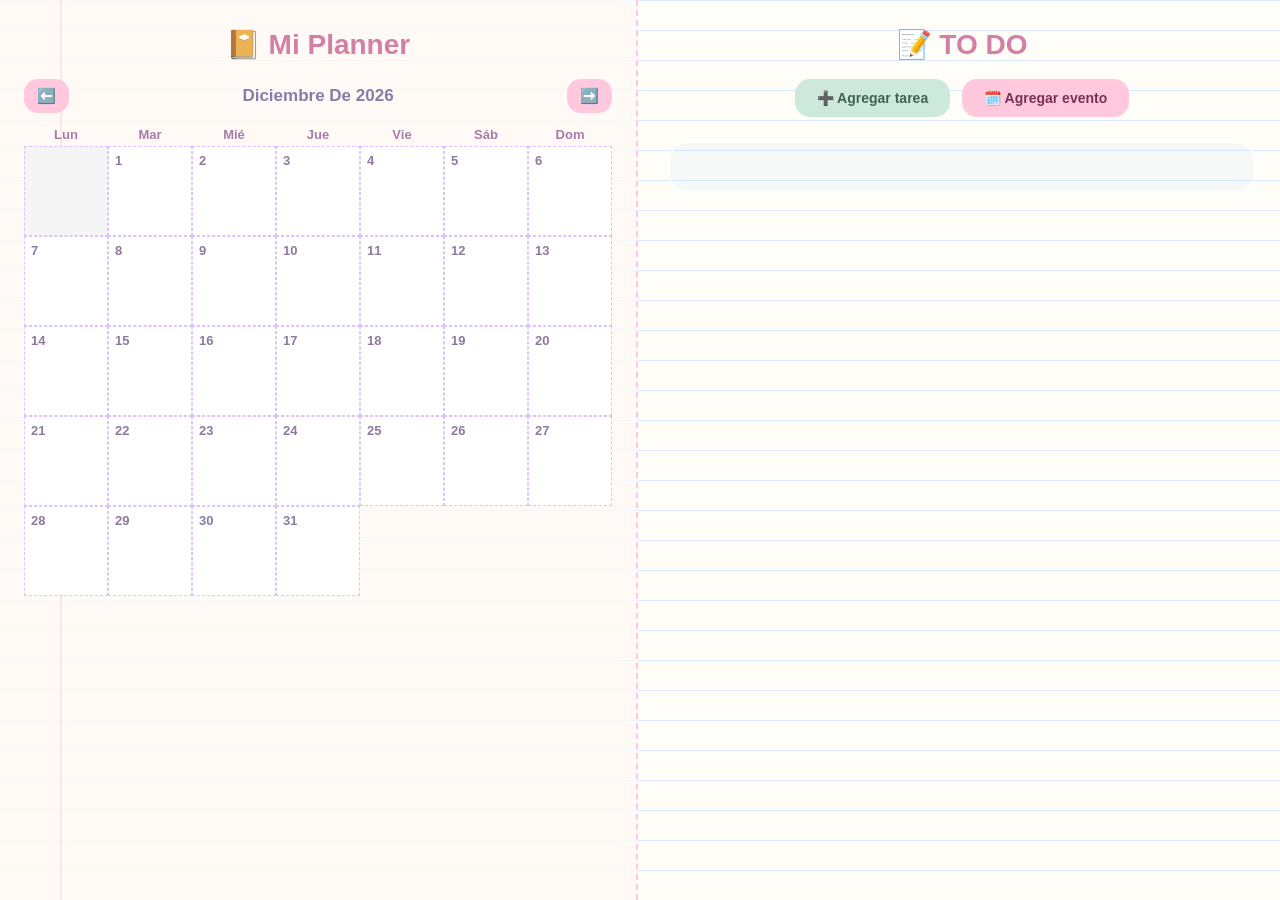
==== index.html @ f23abcde "Comienzo Kiro" ====
<!DOCTYPE html>
<html lang="es">
<head>
    <meta charset="UTF-8">
    <meta name="viewport" content="width=device-width, initial-scale=1.0">
    <title>Planner & TO DO</title>
    <link rel="stylesheet" href="style.css">
    <link rel="icon" type="img/png" href="./img/tarea-completada.png">
</head>
<body>

    <!-- ══════════════════════════════════
         LAYOUT PRINCIPAL: dos mitades
    ══════════════════════════════════ -->
    <div class="app-layout">

        <!-- ── MITAD IZQUIERDA: CALENDARIO ── -->
        <div class="panel panel-calendario">

            <h1 class="panel-titulo">📔 Mi Planner</h1>

            <!-- Navegación mes -->
            <div class="cal-navegacion">
                <button id="btnPrevMes">⬅️</button>
                <h2 id="calMes"></h2>
                <button id="btnNextMes">➡️</button>
            </div>

            <!-- Días de la semana -->
            <div class="cal-semana">
                <div>Lun</div><div>Mar</div><div>Mié</div>
                <div>Jue</div><div>Vie</div><div>Sáb</div><div>Dom</div>
            </div>

            <!-- Grid del calendario -->
            <div id="calendario"></div>

        </div>

        <!-- ── MITAD DERECHA: TO DO ── -->
        <div class="panel panel-todo">

            <h1 class="panel-titulo">📝 TO DO</h1>

            <!-- Botones de acción -->
            <div class="accion">
                <button class="btnAgregar" id="btnAgregarTarea">➕ Agregar tarea</button>
                <button class="btnAgregarEvento" id="btnAgregarEvento">🗓️ Agregar evento</button>
            </div>

            <!-- Pizarrón de notas -->
            <section class="pizarron" id="pizarron"></section>

        </div>
    </div>

    <!-- ══════════════════════════════════
         MODAL TAREA
    ══════════════════════════════════ -->
    <div class="modal" id="modalTarea">
        <div class="modal-content">
            <span class="close" id="closeTarea">&times;</span>
            <form class="task-form" id="taskForm">
                <div class="form-header">
                    <h2>✨ Nueva tarea</h2>
                    <p>Organiza tu día de una forma sencilla.</p>
                </div>

                <!-- Fila 1 -->
                <div class="row">
                    <div class="input-group flex2">
                        <label>Título</label>
                        <input type="text" id="titulo" placeholder="¿Qué debes hacer?">
                    </div>
                    <div class="input-group">
                        <label>Categoría</label>
                        <select id="categoria">
                            <option>Escuela</option>
                            <option>Trabajo</option>
                            <option>Personal</option>
                        </select>
                    </div>
                </div>

                <!-- Descripción -->
                <div class="input-group">
                    <label>Descripción</label>
                    <textarea id="descripcion" rows="3" placeholder="Agrega una descripción..."></textarea>
                </div>

                <!-- Fila 2 -->
                <div class="row">
                    <div class="input-group">
                        <label>Fecha</label>
                        <input type="date" id="fecha">
                    </div>
                    <div class="input-group">
                        <label>Hora</label>
                        <input type="time" id="hora">
                    </div>
                    <div class="input-group">
                        <label>Prioridad</label>
                        <select id="prioridad">
                            <option>🟢 Baja</option>
                            <option>🟡 Media</option>
                            <option>🔴 Alta</option>
                        </select>
                    </div>
                </div>

                <!-- Fila 3 -->
                <div class="row">
                    <div class="input-group flex2">
                        <label>Etiquetas</label>
                        <input type="text" id="etiquetas" placeholder="#Proyecto #Escuela">
                    </div>
                    <div class="input-group">
                        <label>Estado</label>
                        <select id="estado">
                            <option>Pendiente</option>
                            <option>En progreso</option>
                            <option>Completada</option>
                        </select>
                    </div>
                </div>

                <!-- Color -->
                <div class="input-group">
                    <label>Color de la tarjeta</label>
                    <div class="selector-color">
                        <button type="button" class="color" data-color="#F0D9EF"></button>
                        <button type="button" class="color" data-color="#FCDCE1"></button>
                        <button type="button" class="color" data-color="#FFE6BB"></button>
                        <button type="button" class="color" data-color="#E9ECCE"></button>
                        <button type="button" class="color" data-color="#CDE9DC"></button>
                        <button type="button" class="color" data-color="#C4DFE5"></button>
                    </div>
                </div>

                <!-- Botones -->
                <div class="form-buttons">
                    <button type="reset" class="btn-cancelar" id="btnCancelarTarea">Cancelar</button>
                    <button type="submit" class="btn-guardar" id="btnGuardar">Guardar</button>
                </div>
            </form>
        </div>
    </div>

    <!-- ══════════════════════════════════
         MODAL EVENTO (calendario)
    ══════════════════════════════════ -->
    <div class="modal" id="modalEvento">
        <div class="modal-content modal-evento-content">
            <span class="close" id="closeEvento">&times;</span>
            <div class="form-header">
                <h2>🗓️ Nuevo evento</h2>
                <p id="eventoFechaLabel">Selecciona una fecha</p>
            </div>

            <div class="input-group">
                <label>Fecha</label>
                <input type="date" id="eventoFecha">
            </div>
            <div class="input-group">
                <label>Nombre del evento</label>
                <input type="text" id="eventoTitulo" placeholder="¿Qué ocurre ese día?">
            </div>
            <div class="input-group">
                <label>Hora</label>
                <input type="time" id="eventoHora">
            </div>
            <div class="input-group">
                <label>Detalles</label>
                <textarea id="eventoDescripcion" rows="3" placeholder="Información adicional..."></textarea>
            </div>

            <div class="form-buttons">
                <button type="button" class="btn-cancelar" id="btnCancelarEvento">Cancelar</button>
                <button type="button" class="btn-guardar" id="btnGuardarEvento">Guardar 🌷</button>
            </div>
        </div>
    </div>

    <script src="script.js"></script>
</body>
</html>
---- style.css ----
/* ══════════════════════════════════════════════════
   RESET & BASE
══════════════════════════════════════════════════ */
* {
    margin: 0;
    padding: 0;
    box-sizing: border-box;
    font-family: 'Poppins', sans-serif;
}

body {
    min-height: 100vh;
    background-color: #fffdf7;
    background-image:
        linear-gradient(to right, transparent 0, transparent 60px, #ff9a9a 60px, #ff9a9a 62px, transparent 62px),
        linear-gradient(to bottom, #d9e8ff 1px, transparent 1px);
    background-size: 100% 100%, 100% 30px;
    overflow: hidden; /* sin scroll en el body, cada panel scrollea */
}

/* ══════════════════════════════════════════════════
   LAYOUT: DOS MITADES
══════════════════════════════════════════════════ */
.app-layout {
    display: flex;
    height: 100vh;
    width: 100vw;
}

.panel {
    flex: 1;
    height: 100vh;
    overflow-y: auto;
    padding: 28px 24px;
}

/* Divisor visual entre paneles */
.panel-calendario {
    border-right: 2px dashed #ffc8dd;
    background: #fffaf5cc;
    /* Fondo libreta heredado del body */
}

.panel-todo {
    background: transparent;
    padding-left: 30px;
}

.panel-titulo {
    text-align: center;
    color: #d47fa6;
    font-size: 28px;
    margin-bottom: 18px;
    font-family: "Comic Sans MS", "Segoe UI", sans-serif;
}

/* ══════════════════════════════════════════════════
   CALENDARIO
══════════════════════════════════════════════════ */
.cal-navegacion {
    display: flex;
    justify-content: space-between;
    align-items: center;
    margin-bottom: 14px;
}

.cal-navegacion h2 {
    color: #8b7aa8;
    font-size: 17px;
    text-transform: capitalize;
}

.cal-navegacion button {
    border: none;
    cursor: pointer;
    padding: 8px 13px;
    border-radius: 14px;
    background: #ffc8dd;
    font-size: 15px;
    transition: transform .2s;
}

.cal-navegacion button:hover {
    transform: scale(1.08);
}

.cal-semana {
    display: grid;
    grid-template-columns: repeat(7, 1fr);
    text-align: center;
    color: #a57ca8;
    font-weight: bold;
    font-size: 13px;
    margin-bottom: 4px;
}

#calendario {
    display: grid;
    grid-template-columns: repeat(7, 1fr);
}

/* Celda día */
.dia {
    min-height: 90px;
    border: 1px dashed #d9c2ff;
    padding: 6px;
    cursor: pointer;
    background: #fff;
    transition: background .15s;
    position: relative;
}

.dia:hover {
    background: #fff0f6;
}

.numero {
    font-weight: bold;
    color: #8d7a9e;
    font-size: 13px;
}

.otro {
    background: #f5f5f5;
    cursor: default;
}

/* Evento dentro de celda */
.evento {
    margin-top: 5px;
    padding: 5px 7px;
    border-radius: 10px;
    background: #ffe5ec;
    color: #7b5570;
    font-size: 11px;
    line-height: 1.4;
    word-break: break-word;
}

.ev-desc {
    color: #9e7a90;
    font-style: italic;
}

.btn-ev-eliminar {
    display: inline-block;
    margin-top: 3px;
    padding: 2px 5px;
    border: none;
    background: transparent;
    cursor: pointer;
    font-size: 11px;
    border-radius: 6px;
    transition: background .2s;
}

.btn-ev-eliminar:hover {
    background: #ffd0dc;
    transform: none;
}

/* ══════════════════════════════════════════════════
   BOTONES DE ACCIÓN (panel derecho)
══════════════════════════════════════════════════ */
.accion {
    display: flex;
    gap: 12px;
    justify-content: center;
    margin-bottom: 24px;
    flex-wrap: wrap;
}

.btnAgregar {
    background: #CDE9DC;
    color: #406254;
    border: none;
    border-radius: 15px;
    padding: 11px 22px;
    cursor: pointer;
    transition: .25s;
    font-weight: 600;
    font-size: 14px;
}

.btnAgregar:hover {
    background: #B8DFC8;
    transform: translateY(-2px);
}

.btnAgregarEvento {
    background: #ffc8dd;
    color: #7b3055;
    border: none;
    border-radius: 15px;
    padding: 11px 22px;
    cursor: pointer;
    transition: .25s;
    font-weight: 600;
    font-size: 14px;
}

.btnAgregarEvento:hover {
    background: #ffb0cc;
    transform: translateY(-2px);
}

/* ══════════════════════════════════════════════════
   PIZARRÓN DE NOTAS
══════════════════════════════════════════════════ */
.pizarron {
    width: 100%;
    border-radius: 20px;
    background: #c1e8ff2a;
    display: grid;
    grid-template-columns: repeat(auto-fill, minmax(220px, 1fr));
    gap: 20px;
    padding: 24px;
    border: 2px solid #ffffff;
}

.nota {
    padding: 18px;
    border-radius: 20px;
    box-shadow: 0 8px 18px rgba(0,0,0,.08);
    animation: aparecer .3s;
    transition: .3s;
}

.nota:hover {
    transform: translateY(-5px);
}

.nota h3 {
    margin-bottom: 12px;
}

.nota p {
    margin: 6px 0;
    font-size: 13px;
}

.btn-eliminar {
    margin-top: 12px;
    width: 100%;
    padding: 9px;
    border: none;
    border-radius: 13px;
    background: #ffffff;
    color: #5c5c5c;
    font-weight: 600;
    cursor: pointer;
    transition: .3s;
    font-size: 13px;
}

.btn-eliminar:hover {
    background: #ebebeb;
    transform: translateY(-2px);
}

@keyframes aparecer {
    from { opacity: 0; transform: scale(.85); }
    to   { opacity: 1; transform: scale(1); }
}

/* ══════════════════════════════════════════════════
   MODAL BASE
══════════════════════════════════════════════════ */
.modal {
    position: fixed;
    top: 0; left: 0;
    width: 100%; height: 100%;
    background: rgba(0,0,0,.35);
    display: flex;
    justify-content: center;
    align-items: center;
    opacity: 0;
    visibility: hidden;
    transition: .3s;
    z-index: 1000;
}

.modal.active {
    opacity: 1;
    visibility: visible;
}

.modal-content {
    background: #FFF;
    width: 760px;
    max-width: 95%;
    border-radius: 30px;
    padding: 30px;
    position: relative;
    transform: translateY(-30px);
    transition: .3s;
    box-shadow: 0 20px 50px rgba(0,0,0,.15);
    max-height: 90vh;
    overflow-y: auto;
}

.modal.active .modal-content {
    transform: translateY(0);
}

/* Modal evento: más compacto */
.modal-evento-content {
    width: 460px;
}

.close {
    position: absolute;
    top: 18px; right: 22px;
    font-size: 28px;
    cursor: pointer;
    color: #888;
    transition: .3s;
    line-height: 1;
}

.close:hover {
    color: #E57373;
    transform: rotate(90deg);
}

/* ══════════════════════════════════════════════════
   FORMULARIO
══════════════════════════════════════════════════ */
.form-header {
    text-align: center;
    margin-bottom: 22px;
}

.form-header h2 {
    color: #8B6FAF;
    font-size: 26px;
    margin-bottom: 4px;
}

.form-header p {
    color: #999;
    font-size: 13px;
}

.row {
    display: flex;
    gap: 14px;
    margin-bottom: 14px;
}

.flex2 { flex: 2; }
.row .input-group { flex: 1; }

.input-group {
    display: flex;
    flex-direction: column;
    margin-bottom: 14px;
}

.input-group label {
    margin-bottom: 7px;
    font-size: 13px;
    font-weight: 600;
    color: #777;
}

input, textarea, select {
    width: 100%;
    padding: 11px 15px;
    border: none;
    border-radius: 14px;
    background: #F7F7FB;
    color: #555;
    font-size: 14px;
    outline: none;
    transition: .25s;
    font-family: 'Poppins', sans-serif;
}

textarea { resize: none; }

input:focus, textarea:focus, select:focus {
    background: white;
    box-shadow: 0 0 0 3px #F0D9EF;
}

::placeholder { color: #BBB; }

/* Colores */
.selector-color {
    display: flex;
    gap: 12px;
    flex-wrap: wrap;
    margin-top: 6px;
}

.color {
    width: 34px; height: 34px;
    border-radius: 50%;
    border: 3px solid white;
    cursor: pointer;
    transition: .25s;
    box-shadow: 0 3px 8px rgba(0,0,0,.1);
}
.color:hover { transform: scale(1.15); }
.color:focus { outline: none; }
.color.active { transform: scale(1.2); border: 3px solid #777; }
.color:nth-child(1) { background: #F0D9EF; }
.color:nth-child(2) { background: #FCDCE1; }
.color:nth-child(3) { background: #FFE6BB; }
.color:nth-child(4) { background: #E9ECCE; }
.color:nth-child(5) { background: #CDE9DC; }
.color:nth-child(6) { background: #C4DFE5; }

/* Botones del formulario */
.form-buttons {
    display: flex;
    justify-content: flex-end;
    gap: 12px;
    margin-top: 24px;
}

.btn-cancelar {
    background: #EFEFF7;
    color: #666;
    border: none;
    border-radius: 14px;
    padding: 11px 22px;
    cursor: pointer;
    transition: .25s;
    font-weight: 600;
    font-size: 14px;
}

.btn-cancelar:hover { background: #E2E2EC; }

.btn-guardar {
    background: #CDE9DC;
    color: #406254;
    border: none;
    border-radius: 14px;
    padding: 11px 22px;
    cursor: pointer;
    transition: .25s;
    font-weight: 600;
    font-size: 14px;
}

.btn-guardar:hover {
    background: #B8DFC8;
    transform: translateY(-2px);
}

/* ══════════════════════════════════════════════════
   SCROLLBAR
══════════════════════════════════════════════════ */
::-webkit-scrollbar { width: 7px; }
::-webkit-scrollbar-thumb { background: #D8D8E8; border-radius: 20px; }
::-webkit-scrollbar-track { background: #F5F5FA; }

/* ══════════════════════════════════════════════════
   RESPONSIVE
══════════════════════════════════════════════════ */
@media (max-width: 860px) {
    body { overflow: auto; }

    .app-layout {
        flex-direction: column;
        height: auto;
    }

    .panel {
        height: auto;
        overflow-y: visible;
    }

    .panel-calendario {
        border-right: none;
        border-bottom: 2px dashed #ffc8dd;
    }

    .row { flex-direction: column; gap: 0; }

    .form-buttons { flex-direction: column; }
    .btn-cancelar, .btn-guardar { width: 100%; }
}
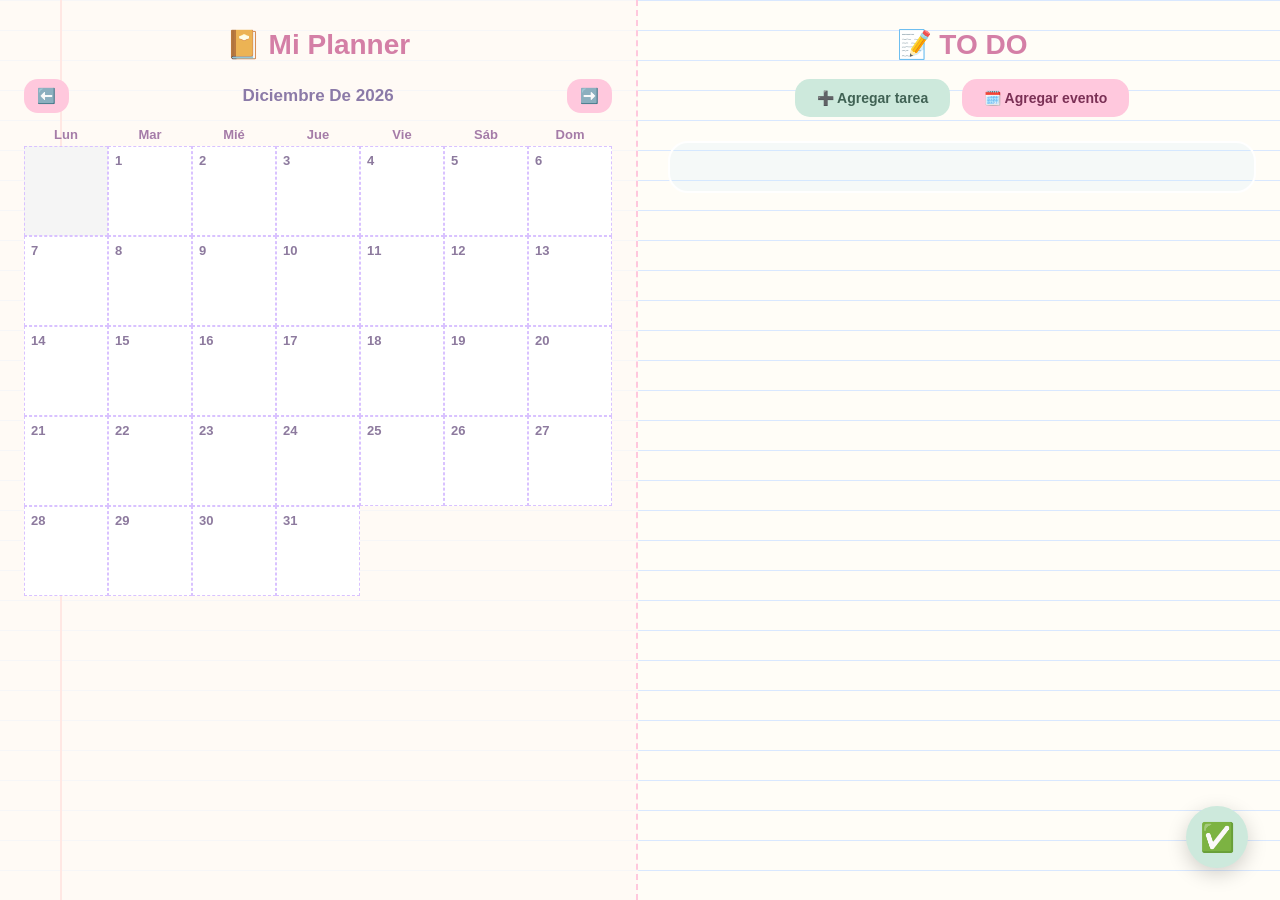
==== commit bb13b38f: "App" ====
--- a/index.html
+++ b/index.html
@@ -114,14 +114,6 @@
                         <label>Etiquetas</label>
                         <input type="text" id="etiquetas" placeholder="#Proyecto #Escuela">
                     </div>
-                    <div class="input-group">
-                        <label>Estado</label>
-                        <select id="estado">
-                            <option>Pendiente</option>
-                            <option>En progreso</option>
-                            <option>Completada</option>
-                        </select>
-                    </div>
                 </div>
 
                 <!-- Color -->
@@ -174,6 +166,18 @@
                 <textarea id="eventoDescripcion" rows="3" placeholder="Información adicional..."></textarea>
             </div>
 
+            <div class="input-group">
+                <label>Color del evento</label>
+                <div class="selector-color selector-color-evento">
+                    <button type="button" class="color-ev" data-color="#ffe5ec" style="background:#ffe5ec"></button>
+                    <button type="button" class="color-ev" data-color="#ffd6a5" style="background:#ffd6a5"></button>
+                    <button type="button" class="color-ev" data-color="#fdffb6" style="background:#fdffb6"></button>
+                    <button type="button" class="color-ev" data-color="#caffbf" style="background:#caffbf"></button>
+                    <button type="button" class="color-ev" data-color="#a0c4ff" style="background:#a0c4ff"></button>
+                    <button type="button" class="color-ev" data-color="#e8c9f5" style="background:#e8c9f5"></button>
+                </div>
+            </div>
+
             <div class="form-buttons">
                 <button type="button" class="btn-cancelar" id="btnCancelarEvento">Cancelar</button>
                 <button type="button" class="btn-guardar" id="btnGuardarEvento">Guardar 🌷</button>
@@ -181,6 +185,25 @@
         </div>
     </div>
 
+    <!-- ══════════════════════════════════
+         HISTORIAL DE COMPLETADAS
+    ══════════════════════════════════ -->
+
+    <!-- Botón flotante -->
+    <button class="btn-historial" id="btnHistorial" title="Tareas completadas">
+        ✅
+        <span class="historial-badge" id="historialBadge">0</span>
+    </button>
+
+    <!-- Panel deslizable -->
+    <div class="historial-panel" id="historialPanel">
+        <div class="historial-header">
+            <h3>🏆 Completadas</h3>
+            <button class="historial-cerrar" id="historialCerrar">&times;</button>
+        </div>
+        <ul class="historial-lista" id="historialLista"></ul>
+    </div>
+
     <script src="script.js"></script>
 </body>
 </html>
--- a/style.css
+++ b/style.css
@@ -135,29 +135,39 @@
     font-size: 11px;
     line-height: 1.4;
     word-break: break-word;
-}
+    cursor: default;
+}
+
+.ev-body { margin-bottom: 4px; }
 
 .ev-desc {
-    color: #9e7a90;
+    color: inherit;
+    opacity: .75;
     font-style: italic;
 }
 
+/* Botones de acción del evento (editar + eliminar) */
+.ev-acciones {
+    display: flex;
+    gap: 4px;
+    margin-top: 4px;
+}
+
+.btn-ev-editar,
 .btn-ev-eliminar {
-    display: inline-block;
-    margin-top: 3px;
-    padding: 2px 5px;
-    border: none;
-    background: transparent;
+    flex: 1;
+    padding: 2px 4px;
+    border: none;
+    background: rgba(255,255,255,.45);
     cursor: pointer;
     font-size: 11px;
     border-radius: 6px;
     transition: background .2s;
-}
-
-.btn-ev-eliminar:hover {
-    background: #ffd0dc;
-    transform: none;
-}
+    text-align: center;
+}
+
+.btn-ev-editar:hover  { background: rgba(255,255,255,.75); transform: none; }
+.btn-ev-eliminar:hover { background: rgba(255,150,150,.35); transform: none; }
 
 /* ══════════════════════════════════════════════════
    BOTONES DE ACCIÓN (panel derecho)
@@ -223,11 +233,14 @@
     border-radius: 20px;
     box-shadow: 0 8px 18px rgba(0,0,0,.08);
     animation: aparecer .3s;
-    transition: .3s;
+    transition: transform .2s, box-shadow .2s;
+    cursor: pointer;
+    position: relative;
 }
 
 .nota:hover {
     transform: translateY(-5px);
+    box-shadow: 0 12px 24px rgba(0,0,0,.13);
 }
 
 .nota h3 {
@@ -239,29 +252,254 @@
     font-size: 13px;
 }
 
+/* Botones de acción de la nota */
+.nota-acciones {
+    display: flex;
+    gap: 6px;
+    margin-top: 14px;
+    flex-wrap: wrap;
+}
+
+.btn-completar,
+.btn-editar-nota,
 .btn-eliminar {
-    margin-top: 12px;
-    width: 100%;
-    padding: 9px;
+    flex: 1;
+    min-width: 60px;
+    padding: 7px 4px;
     border: none;
     border-radius: 13px;
     background: #ffffff;
     color: #5c5c5c;
     font-weight: 600;
     cursor: pointer;
-    transition: .3s;
-    font-size: 13px;
+    transition: .25s;
+    font-size: 11px;
+    text-align: center;
+}
+
+.btn-completar {
+    background: #d4f5e2;
+    color: #2e7d52;
+}
+
+.btn-completar:hover {
+    background: #b6edce;
+    transform: translateY(-1px);
+}
+
+.btn-editar-nota:hover {
+    background: #e8e8f8;
+    transform: translateY(-1px);
 }
 
 .btn-eliminar:hover {
-    background: #ebebeb;
-    transform: translateY(-2px);
+    background: #ffe0e0;
+    color: #c0392b;
+    transform: translateY(-1px);
 }
 
 @keyframes aparecer {
     from { opacity: 0; transform: scale(.85); }
     to   { opacity: 1; transform: scale(1); }
 }
+
+/* ══════════════════════════════════════════════════
+   NOTA COMPLETADA — brillo y salida
+══════════════════════════════════════════════════ */
+
+.nota-completada {
+    animation: brillo 5s ease forwards !important;
+    pointer-events: none;
+}
+
+@keyframes brillo {
+    0%   { box-shadow: 0 8px 18px rgba(0,0,0,.08); filter: brightness(1); }
+    10%  { box-shadow: 0 0 30px 8px #ffe97a, 0 0 60px 16px #ffd700aa; filter: brightness(1.25); }
+    40%  { box-shadow: 0 0 40px 12px #ffe97a, 0 0 80px 24px #ffd700aa; filter: brightness(1.35); }
+    80%  { box-shadow: 0 0 25px 8px #ffe97a88; filter: brightness(1.15); }
+    100% { box-shadow: 0 8px 18px rgba(0,0,0,.08); filter: brightness(1); opacity: 1; }
+}
+
+.nota-salida {
+    animation: volarDerecha .6s ease forwards !important;
+}
+
+@keyframes volarDerecha {
+    from { opacity: 1; transform: translateX(0) scale(1); }
+    to   { opacity: 0; transform: translateX(120%) scale(.6); }
+}
+
+/* ══════════════════════════════════════════════════
+   BOTÓN FLOTANTE — historial
+══════════════════════════════════════════════════ */
+
+.btn-historial {
+    position: fixed;
+    bottom: 32px;
+    right: 32px;
+    width: 62px;
+    height: 62px;
+    border-radius: 50%;
+    border: none;
+    background: #CDE9DC;
+    color: #fff;
+    font-size: 28px;
+    cursor: pointer;
+    box-shadow: 0 6px 20px rgba(0,0,0,.18);
+    transition: transform .25s, box-shadow .25s;
+    z-index: 900;
+    display: flex;
+    align-items: center;
+    justify-content: center;
+}
+
+.btn-historial:hover {
+    transform: scale(1.1) translateY(-3px);
+    box-shadow: 0 10px 28px rgba(0,0,0,.22);
+}
+
+.historial-badge {
+    position: absolute;
+    top: -4px;
+    right: -4px;
+    background: #e05c7a;
+    color: #fff;
+    font-size: 11px;
+    font-weight: 700;
+    border-radius: 50%;
+    width: 22px;
+    height: 22px;
+    display: flex;
+    align-items: center;
+    justify-content: center;
+    border: 2px solid #fff;
+    font-family: 'Poppins', sans-serif;
+}
+
+/* ══════════════════════════════════════════════════
+   PANEL HISTORIAL
+══════════════════════════════════════════════════ */
+
+.historial-panel {
+    position: fixed;
+    bottom: 105px;
+    right: 32px;
+    width: 340px;
+    max-height: 480px;
+    background: #fff;
+    border-radius: 24px;
+    box-shadow: 0 20px 50px rgba(0,0,0,.18);
+    z-index: 800;
+    display: flex;
+    flex-direction: column;
+    overflow: hidden;
+    transform: translateY(20px) scale(.95);
+    opacity: 0;
+    pointer-events: none;
+    transition: transform .3s, opacity .3s;
+}
+
+.historial-panel.open {
+    transform: translateY(0) scale(1);
+    opacity: 1;
+    pointer-events: auto;
+}
+
+.historial-header {
+    display: flex;
+    justify-content: space-between;
+    align-items: center;
+    padding: 18px 20px 14px;
+    border-bottom: 1px solid #f0f0f0;
+}
+
+.historial-header h3 {
+    color: #8B6FAF;
+    font-size: 17px;
+    margin: 0;
+}
+
+.historial-cerrar {
+    background: none;
+    border: none;
+    font-size: 22px;
+    cursor: pointer;
+    color: #aaa;
+    line-height: 1;
+    padding: 0 4px;
+    transition: color .2s;
+}
+.historial-cerrar:hover { color: #e05c7a; transform: none; }
+
+.historial-lista {
+    list-style: none;
+    overflow-y: auto;
+    flex: 1;
+    padding: 12px 16px;
+    display: flex;
+    flex-direction: column;
+    gap: 10px;
+}
+
+.historial-vacio {
+    text-align: center;
+    color: #bbb;
+    font-size: 13px;
+    padding: 24px 0;
+}
+
+.historial-item {
+    display: flex;
+    align-items: flex-start;
+    gap: 10px;
+    padding: 10px 12px;
+    border-radius: 14px;
+    background: #fafafa;
+    border-left: 4px solid #ccc;
+}
+
+.hi-info {
+    flex: 1;
+    display: flex;
+    flex-direction: column;
+    gap: 2px;
+}
+
+.hi-info strong {
+    font-size: 13px;
+    color: #444;
+}
+
+.hi-meta {
+    font-size: 11px;
+    color: #999;
+}
+
+.hi-desc {
+    font-size: 11px;
+    color: #aaa;
+    font-style: italic;
+}
+
+.hi-completada {
+    font-size: 11px;
+    color: #7bc99a;
+    font-weight: 600;
+    margin-top: 2px;
+}
+
+.btn-hi-borrar {
+    background: none;
+    border: none;
+    cursor: pointer;
+    font-size: 15px;
+    padding: 2px 4px;
+    border-radius: 8px;
+    transition: background .2s;
+    flex-shrink: 0;
+    align-self: center;
+}
+.btn-hi-borrar:hover { background: #ffe0e0; transform: none; }
 
 /* ══════════════════════════════════════════════════
    MODAL BASE
@@ -386,7 +624,7 @@
 
 ::placeholder { color: #BBB; }
 
-/* Colores */
+/* Colores — compartido entre tarjetas y eventos */
 .selector-color {
     display: flex;
     gap: 12px;
@@ -394,6 +632,7 @@
     margin-top: 6px;
 }
 
+/* Botones de color de TARJETA */
 .color {
     width: 34px; height: 34px;
     border-radius: 50%;
@@ -412,6 +651,28 @@
 .color:nth-child(5) { background: #CDE9DC; }
 .color:nth-child(6) { background: #C4DFE5; }
 
+/* Botones de color de EVENTO */
+.selector-color-evento {
+    gap: 10px;
+}
+
+.color-ev {
+    width: 30px; height: 30px;
+    border-radius: 50%;
+    border: 3px solid white;
+    cursor: pointer;
+    transition: .25s;
+    box-shadow: 0 3px 8px rgba(0,0,0,.12);
+    position: relative;
+}
+.color-ev:hover { transform: scale(1.18); }
+.color-ev:focus { outline: none; }
+.color-ev.active {
+    transform: scale(1.22);
+    border: 3px solid #888;
+    box-shadow: 0 0 0 2px #fff, 0 0 0 4px #aaa;
+}
+
 /* Botones del formulario */
 .form-buttons {
     display: flex;
